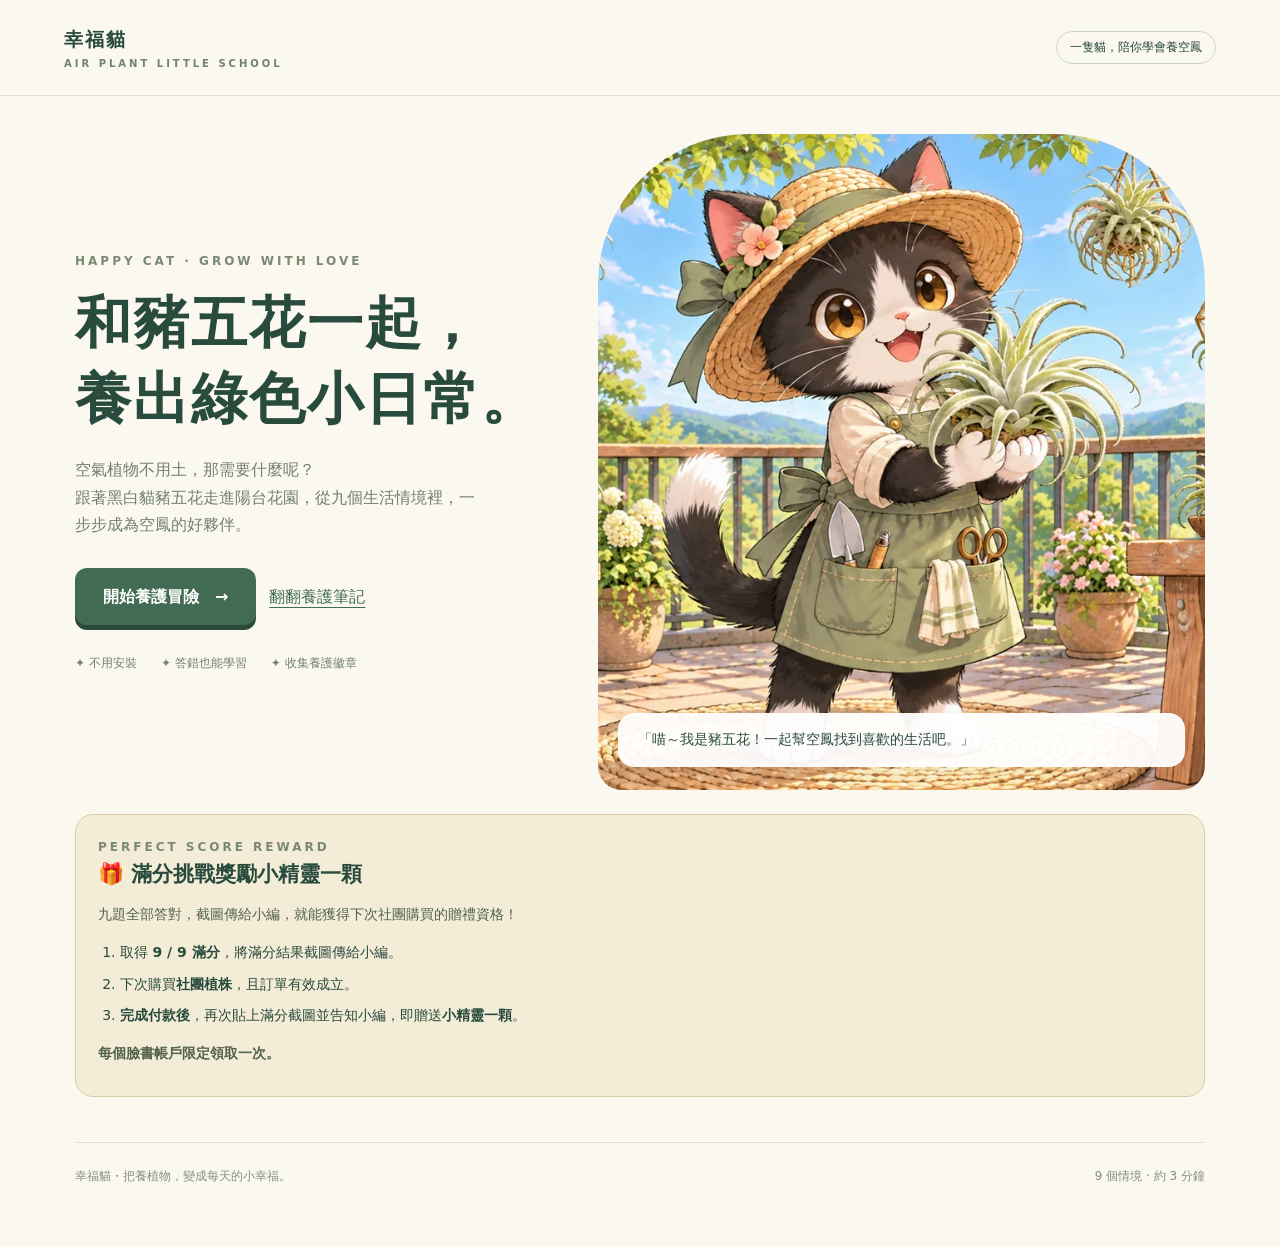
==== tillandsia-game/index.html @ d3eb2098 "Add files via upload" ====
<!doctype html><html lang="zh-Hant"><meta charset="utf-8"><meta name="viewport" content="width=device-width,initial-scale=1"><meta name="theme-color" content="#3e6653"><title>幸福貓・空鳳小學堂</title><style>
:root{--ink:#294b3e;--green:#426b53;--paper:#faf8ef;--muted:#718174}*{box-sizing:border-box}body{margin:0;background:var(--paper);color:var(--ink);font:16px/1.7 system-ui,-apple-system,'Noto Sans TC',sans-serif}button{font:inherit;cursor:pointer}button:focus-visible{outline:3px solid #cc964c;outline-offset:4px}header{max-width:1280px;margin:auto;padding:23px 5%;display:flex;align-items:center;justify-content:space-between;border-bottom:1px solid #dce2d5}.brand{font-size:19px;font-weight:800;letter-spacing:2px}.brand small{display:block;font-size:10px;letter-spacing:3px;color:var(--muted)}.tag{font-size:12px;border:1px solid #cad5c8;padding:5px 13px;border-radius:30px}.wrap{max-width:1180px;margin:38px auto;padding:0 25px}.eyebrow{font-size:12px;letter-spacing:3px;color:#7b8973;font-weight:700}h1{font-size:clamp(32px,4.5vw,56px);line-height:1.35;letter-spacing:2px;margin:14px 0 20px}h2{font-size:28px;line-height:1.5;margin:12px 0}.hero{display:grid;grid-template-columns:.88fr 1.12fr;gap:46px;align-items:center}.hero p{color:#728071;max-width:410px}.art{position:relative}.art img{width:100%;display:block;border-radius:150px 150px 24px 24px;aspect-ratio:1/1.08;object-fit:cover;object-position:49% center}.bubble{position:absolute;bottom:23px;left:20px;right:20px;background:#fffffff0;padding:15px 20px;border-radius:16px;font-size:14px;box-shadow:0 5px 25px #293a2912}.primary{background:var(--green);color:white;border:0;border-radius:12px;padding:15px 28px;font-weight:700;box-shadow:0 5px 0 #294a38;transition:transform .2s}.primary:hover{transform:translateY(-2px)}.textbtn{border:0;background:none;color:var(--green);padding:13px;text-decoration:underline;text-underline-offset:5px}.facts{display:flex;gap:24px;font-size:12px;margin-top:28px;color:var(--muted)}.chapterbar{display:flex;justify-content:space-between;align-items:center;margin-bottom:18px}.dots{display:flex;gap:6px}.dot{width:22px;height:5px;background:#dce2d5;border-radius:8px}.dot.done{background:#568367}.game{display:grid;grid-template-columns:1fr 1fr;gap:34px}.scene{position:relative}.scene img{width:100%;height:460px;object-fit:cover;border-radius:24px}.scene-label{position:absolute;top:20px;left:20px;background:#faf8efed;border-radius:24px;padding:6px 16px;font-size:13px}.card{background:#fffef8;border:1px solid #e1e6d9;border-radius:24px;padding:30px}.hint{color:var(--muted);font-size:14px}.options{display:grid;gap:11px;margin-top:24px}.option{display:flex;align-items:center;text-align:left;gap:14px;background:#fafbf5;border:1px solid #dce3d6;border-radius:13px;padding:15px;color:var(--ink);transition:.15s}.option:hover:not(:disabled){background:#edf3e6;transform:translateX(3px)}.option b{border:1px solid #cdd8c7;border-radius:8px;min-width:30px;text-align:center;font-size:13px}.option.correct{background:#e5f1df;border-color:#80a475}.option.wrong{background:#fff0e8;border-color:#c9967b}.option:disabled{cursor:default;color:var(--ink);opacity:1}.feedback{margin-top:18px;background:#eff4e8;border-radius:13px;padding:17px;font-size:14px}.feedback strong{display:block;margin-bottom:5px}.feedback p{margin:0 0 15px}.bottom{margin-top:45px;padding:23px 0;border-top:1px solid #dce2d5;display:flex;justify-content:space-between;font-size:12px;color:#83907e}.book{display:grid;grid-template-columns:repeat(3,1fr);gap:17px;margin-top:30px}.book article{background:white;border:1px solid #e1e6d9;border-radius:18px;padding:21px}.book h3{margin:0 0 9px;font-size:17px}.book p{font-size:14px;color:#718174;margin:0}.result{text-align:center;max-width:700px;margin:45px auto}.medal{font-size:65px}.score{font-size:55px;font-weight:800}.reward{margin:24px 0;padding:22px;background:#f3ecd7;border:1px solid #dacda6;border-radius:18px;text-align:left}.reward h3{margin:0 0 10px;font-size:21px}.reward p{margin:8px 0;color:#52634b;font-size:14px}.reward ol{padding-left:22px;font-size:14px}.reward li{margin:8px 0}.note{font-size:12px;color:#83907e;margin-top:20px}.fade{animation:enter .35s ease}@keyframes enter{from{opacity:0;transform:translateY(8px)}to{opacity:1;transform:none}}@media(max-width:760px){header{padding:17px 22px}.tag{font-size:10px}.wrap{margin:25px auto;padding:0 20px}.hero,.game{grid-template-columns:1fr;gap:25px}.hero .art{grid-row:1}.hero .art img{height:300px;aspect-ratio:auto;border-radius:90px 90px 20px 20px}.hero h1{font-size:35px}.hero p{max-width:none}.facts{margin-top:22px}.scene img{height:250px}.card{padding:23px}.book{grid-template-columns:1fr}.bottom{gap:16px}.dot{width:16px}h2{font-size:25px}}
@media(prefers-reduced-motion:reduce){*{animation:none!important;transition:none!important}}
</style><header><div class="brand">幸福貓 <small>AIR PLANT LITTLE SCHOOL</small></div><span class="tag">一隻貓，陪你學會養空鳳</span></header><main class="wrap" id="app"></main><script>
const lessons=[
['入住新家','植株應該放在哪裡？','豬五花正在替空鳳找新家，幫牠選個舒服的位置吧！',['密閉的玻璃罐裡','有明亮散光的通風處','陰暗的櫃子裡'],1,'選擇散光、通風的位置。空氣流動能幫助澆水後乾燥，避免長時間悶濕；空鳳也需要充足光線。','🍃'],
['澆水時刻','什麼時候澆水比較合適？','季節不同，澆水時間也要跟著調整喔。',['夏天正午最熱的時候','冬天傍晚或清晨；夏天傍晚後','任何時候都一樣'],1,'本學堂的管理方式：冬天傍晚或清晨、夏天傍晚後澆水。仍需考量溫度與通風；寒冷潮濕時避免讓植株整夜濕著。','🌙'],
['追光日常','空鳳喜歡什麼樣的陽光？','豬五花拉開窗簾，哪一種光線最適合新手？',['全天烈日直曬','完全沒有自然光','明亮散光、溫和斜射陽光'],2,'以明亮散光、溫和斜射陽光為起點，再依品種與環境調整。避免突然移到強烈日照下，尤其是剛澆水後。','☀️'],
['補水練習','要怎麼幫空鳳澆水？','拿起噴霧罐，幫葉子喝口水吧！',['噴灑葉片表面，均勻噴濕','只噴一下空氣就好','把水一直留在葉心裡'],0,'用噴霧罐將葉片表面均勻噴濕。澆水後瀝掉多餘水分，放在通風處乾燥，避免葉心長時間積水；頻率需看乾燥速度調整。','💧'],
['泡澡疑問','空鳳可以泡水嗎？','豬五花拿出小水盆，想先聽聽你的建議。',['每天泡一整晚','建議以噴霧為主','永遠泡在水裡'],1,'本學堂建議新手以噴霧為主，較容易觀察與管理。泡水並非一律不行，但要依品種、缺水狀況與乾燥條件判斷，不能長期浸泡。','🫧'],
['營養補給','空鳳需要施肥嗎？','肥料不是越多越好，該怎麼選？',['每天噴濃肥','直接把肥料粉撒在葉上','可薄肥，每 1–2 週一次'],2,'可依生長狀況每 1–2 週施一次薄肥，依適用肥料標示稀釋；避免過濃、頻繁施用或在葉面留下沉積物。狀態不佳或生長緩慢時可暫停。','🌱'],
['花開之後','空鳳會開花嗎？','葉叢裡冒出小花苞！接下來會發生什麼事？',['會；之後可長側芽，母株逐漸衰老','不會，空鳳只有葉子','開花後整株立刻死亡'],0,'會開花！母株通常只開花一次，花期前後可長出側芽，之後逐漸衰老、枯萎，並非開完就立刻死亡。側芽會接續成長。','🌸'],
['開箱第一天','剛收到植株，該怎麼做？','包裹到了！先讓旅途中的空鳳好好適應。',['立刻施濃肥並曬大太陽','散光通風放 1–2 天，確認正常再澆水','留在封好的紙箱裡一週'],1,'先拍照記錄到貨狀態，放散光通風處約 1–2 天；確認植株無異常後，再恢復正常澆水。若有疑慮先聯絡賣家，也能減少買賣爭議。嚴重缺水等特殊狀況需另行判斷。','📦'],
['辦公室生活','可以放在辦公室養嗎？','豬五花想帶一顆空鳳去上班，哪種環境才適合？',['只要有冷氣就一定可以','有正常光線與通風，才適合長期養護','沒有窗戶的暗角也沒問題'],1,'可以，但要有足夠光線與通風。缺乏正常光線時，植株會逐漸衰弱；室內照明不一定足夠，需評估明亮窗邊或合適的植物燈，也留意空調造成的乾燥。','🏡']
];
function reward(full=false){return `<aside class="reward"><div class="eyebrow">${full?'PERFECT SCORE · 9 / 9':'PERFECT SCORE REWARD'}</div><h3>🎁 ${full?'滿分達成！':'滿分挑戰獎勵'}小精靈一顆</h3><p>${full?'請截圖保存此滿分結果，並傳給小編。':'九題全部答對，截圖傳給小編，就能獲得下次社團購買的贈禮資格！'}</p><ol><li>取得 <strong>9 / 9 滿分</strong>，將滿分結果截圖傳給小編。</li><li>下次購買<strong>社團植株</strong>，且訂單有效成立。</li><li><strong>完成付款後</strong>，再次貼上滿分截圖並告知小編，即贈送<strong>小精靈一顆</strong>。</li></ol><p><strong>每個臉書帳戶限定領取一次。</strong></p></aside>`}
const sceneAlts=['豬五花在通風陽台的層架上安置空鳳','豬五花在夏日傍晚後準備替空鳳澆水','豬五花在戶外遮陰處觀察散光與溫和斜射光','豬五花用噴霧罐均勻噴濕空鳳葉片','豬五花思考泡水與噴霧的選擇','豬五花用少量肥料稀釋成薄肥','豬五花欣賞開花並長出側芽的空鳳','豬五花拆開植物包裹並檢查植株','豬五花在戶外陽台辦公桌旁照顧空鳳'];
let index=0,answers=[],mode='home';const app=document.querySelector('#app');
function footer(){return '<footer class="bottom"><span>幸福貓・把養植物，變成每天的小幸福。</span><span>9 個情境 · 約 3 分鐘</span></footer>'}
function home(){mode='home';app.innerHTML=`<section class="hero fade"><div><div class="eyebrow">HAPPY CAT · GROW WITH LOVE</div><h1>和豬五花一起，<br>養出綠色小日常。</h1><p>空氣植物不用土，那需要什麼呢？<br>跟著黑白貓豬五花走進陽台花園，從九個生活情境裡，一步步成為空鳳的好夥伴。</p><div style="margin-top:30px"><button class="primary" onclick="start()">開始養護冒險　→</button><button class="textbtn" onclick="book()">翻翻養護筆記</button></div><div class="facts"><span>✦ 不用安裝</span><span>✦ 答錯也能學習</span><span>✦ 收集養護徽章</span></div></div><div class="art"><img src="garden-outdoor.webp" alt="戴草帽、穿綠圍裙的黑白貓豬五花，在戶外陽台捧著空氣植物"><div class="bubble">「喵～我是豬五花！一起幫空鳳找到喜歡的生活吧。」</div></div></section>${reward()}${footer()}`} 
function start(){index=0;answers=[];mode='game';render();window.scrollTo(0,0)}
function render(){const q=lessons[index];app.innerHTML=`<div class="fade"><div class="chapterbar"><button class="textbtn" onclick="home()">← 回到小屋</button><div class="dots" aria-label="第 ${index+1} 題，共 9 題">${lessons.map((_,i)=>`<span class="dot ${i<=index?'done':''}"></span>`).join('')}</div><span class="hint">${String(index+1).padStart(2,'0')} / 09</span></div><section class="game"><div class="scene"><img src="scene-${index+1}-outdoor.webp" alt="${sceneAlts[index]}" width="1200" height="900"><span class="scene-label">${q[6]} ${q[0]}</span><div class="bubble" id="speech">「${q[2]}」</div></div><div class="card"><div class="eyebrow">MISSION ${String(index+1).padStart(2,'0')}</div><h2>${q[1]}</h2><p class="hint">選出你會採取的行動</p><div class="options">${q[3].map((o,i)=>`<button class="option" onclick="choose(${i})"><b>${'ABC'[i]}</b><span>${o}</span></button>`).join('')}</div><div id="feedback" aria-live="polite"></div></div></section></div>${footer()}`}
function choose(n){if(answers[index]!==undefined)return;answers[index]=n;const q=lessons[index],ok=n===q[4];document.querySelectorAll('.option').forEach((b,i)=>{b.disabled=true;if(i===q[4])b.classList.add('correct');else if(i===n)b.classList.add('wrong')});document.querySelector('#speech').textContent=ok?'「喵！這樣空鳳會很開心喔！」':'「沒關係，我們一起記住這個小訣竅！」';document.querySelector('#feedback').innerHTML=`<div class="feedback"><strong>${ok?'✦ 太棒了，答對了！':'🍃 再學會一個小知識！'}</strong><p>${q[5]}</p><button class="primary" onclick="next()">${index===8?'領取我的徽章':'下一個任務'} →</button></div>`}
function next(){if(answers[index]===undefined)return;if(index<8){index++;render()}else result()}
function result(){mode='result';const score=answers.filter((a,i)=>a===lessons[i][4]).length;app.innerHTML=`<section class="result fade"><div class="eyebrow">ADVENTURE COMPLETE</div><div class="medal">${score===9?'🏆':'🌿'}</div><h1>${score===9?'空鳳養護小達人':'空鳳的暖心夥伴'}</h1><div class="score">${score}<span style="font-size:20px;color:#83907e"> / 9</span></div><p>九個任務完成！謝謝你陪豬五花照顧空鳳。<br>把今天學到的事，帶進每天的綠色生活吧。</p>${score===9?reward(true):'<p class="hint">再挑戰一次拿滿分，就能解鎖小精靈贈禮資格！<br>每個臉書帳戶限定領取一次，詳見首頁活動說明。</p>'}<button class="primary" onclick="book()">查看養護筆記 →</button><button class="textbtn" onclick="start()">再玩一次</button></section>${footer()}`}
function book(){const had=answers.length===9;mode='book';app.innerHTML=`<div class="fade"><button class="textbtn" onclick="${had?'result()':'home()'}">← ${had?'返回學習成果':'回到小屋'}</button><div class="eyebrow" style="margin-top:20px">LITTLE GROWING NOTES</div><h1 style="font-size:36px">豬五花的養護筆記</h1><p class="hint">把九個小訣竅收藏在心裡，陪空鳳慢慢長大。</p><div class="book">${lessons.map((q,i)=>`<article><div class="eyebrow">${q[6]} LESSON ${i+1}${had?(answers[i]===q[4]?' · ✓ 答對':' · 再複習'):''}</div><h3>${q[0]}</h3><p>${q[5]}</p></article>`).join('')}</div><p class="note">本遊戲依幸福貓提供的養護方式設計，作為入門參考；不同品種、季節、溫濕度與栽培環境，需調整管理方式。</p><button class="primary" onclick="start()">${had?'重新挑戰':'準備好了，開始冒險'} →</button></div>${footer()}`;window.scrollTo(0,0)}home();
</script></html>
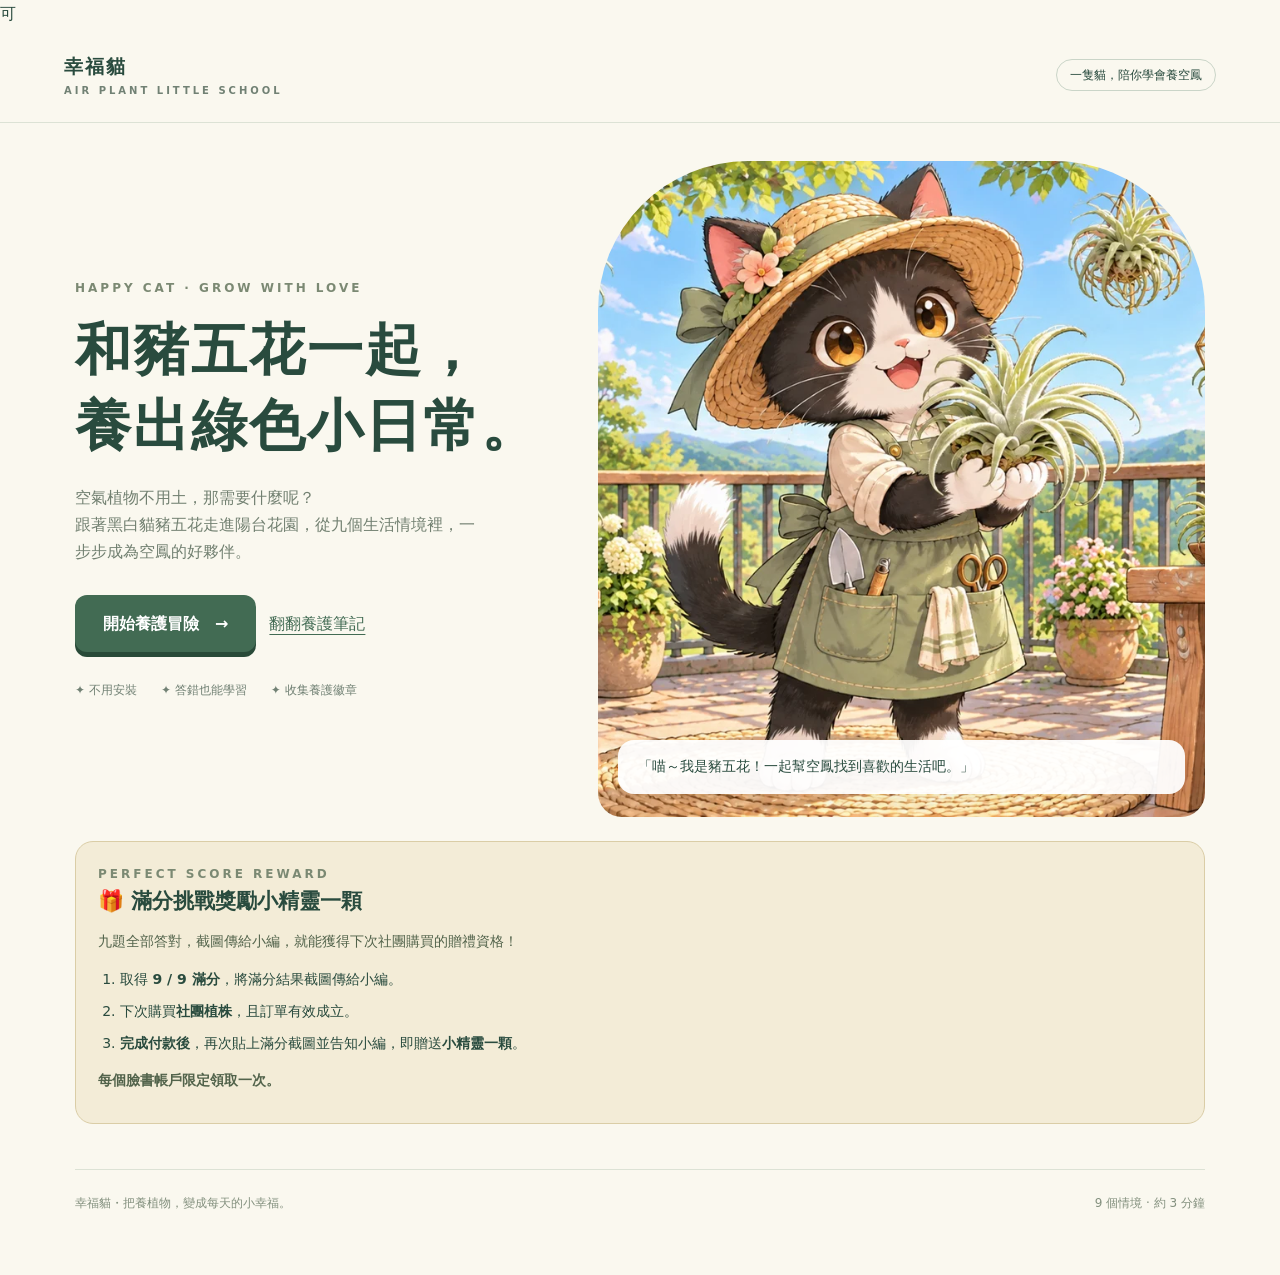
==== commit c47272cb: "Update index.html" ====
--- a/tillandsia-game/index.html
+++ b/tillandsia-game/index.html
@@ -1,4 +1,4 @@
-<!doctype html><html lang="zh-Hant"><meta charset="utf-8"><meta name="viewport" content="width=device-width,initial-scale=1"><meta name="theme-color" content="#3e6653"><title>幸福貓・空鳳小學堂</title><style>
+可<!doctype html><html lang="zh-Hant"><meta charset="utf-8"><meta name="viewport" content="width=device-width,initial-scale=1"><meta name="theme-color" content="#3e6653"><title>幸福貓・空鳳小學堂</title><style>
 :root{--ink:#294b3e;--green:#426b53;--paper:#faf8ef;--muted:#718174}*{box-sizing:border-box}body{margin:0;background:var(--paper);color:var(--ink);font:16px/1.7 system-ui,-apple-system,'Noto Sans TC',sans-serif}button{font:inherit;cursor:pointer}button:focus-visible{outline:3px solid #cc964c;outline-offset:4px}header{max-width:1280px;margin:auto;padding:23px 5%;display:flex;align-items:center;justify-content:space-between;border-bottom:1px solid #dce2d5}.brand{font-size:19px;font-weight:800;letter-spacing:2px}.brand small{display:block;font-size:10px;letter-spacing:3px;color:var(--muted)}.tag{font-size:12px;border:1px solid #cad5c8;padding:5px 13px;border-radius:30px}.wrap{max-width:1180px;margin:38px auto;padding:0 25px}.eyebrow{font-size:12px;letter-spacing:3px;color:#7b8973;font-weight:700}h1{font-size:clamp(32px,4.5vw,56px);line-height:1.35;letter-spacing:2px;margin:14px 0 20px}h2{font-size:28px;line-height:1.5;margin:12px 0}.hero{display:grid;grid-template-columns:.88fr 1.12fr;gap:46px;align-items:center}.hero p{color:#728071;max-width:410px}.art{position:relative}.art img{width:100%;display:block;border-radius:150px 150px 24px 24px;aspect-ratio:1/1.08;object-fit:cover;object-position:49% center}.bubble{position:absolute;bottom:23px;left:20px;right:20px;background:#fffffff0;padding:15px 20px;border-radius:16px;font-size:14px;box-shadow:0 5px 25px #293a2912}.primary{background:var(--green);color:white;border:0;border-radius:12px;padding:15px 28px;font-weight:700;box-shadow:0 5px 0 #294a38;transition:transform .2s}.primary:hover{transform:translateY(-2px)}.textbtn{border:0;background:none;color:var(--green);padding:13px;text-decoration:underline;text-underline-offset:5px}.facts{display:flex;gap:24px;font-size:12px;margin-top:28px;color:var(--muted)}.chapterbar{display:flex;justify-content:space-between;align-items:center;margin-bottom:18px}.dots{display:flex;gap:6px}.dot{width:22px;height:5px;background:#dce2d5;border-radius:8px}.dot.done{background:#568367}.game{display:grid;grid-template-columns:1fr 1fr;gap:34px}.scene{position:relative}.scene img{width:100%;height:460px;object-fit:cover;border-radius:24px}.scene-label{position:absolute;top:20px;left:20px;background:#faf8efed;border-radius:24px;padding:6px 16px;font-size:13px}.card{background:#fffef8;border:1px solid #e1e6d9;border-radius:24px;padding:30px}.hint{color:var(--muted);font-size:14px}.options{display:grid;gap:11px;margin-top:24px}.option{display:flex;align-items:center;text-align:left;gap:14px;background:#fafbf5;border:1px solid #dce3d6;border-radius:13px;padding:15px;color:var(--ink);transition:.15s}.option:hover:not(:disabled){background:#edf3e6;transform:translateX(3px)}.option b{border:1px solid #cdd8c7;border-radius:8px;min-width:30px;text-align:center;font-size:13px}.option.correct{background:#e5f1df;border-color:#80a475}.option.wrong{background:#fff0e8;border-color:#c9967b}.option:disabled{cursor:default;color:var(--ink);opacity:1}.feedback{margin-top:18px;background:#eff4e8;border-radius:13px;padding:17px;font-size:14px}.feedback strong{display:block;margin-bottom:5px}.feedback p{margin:0 0 15px}.bottom{margin-top:45px;padding:23px 0;border-top:1px solid #dce2d5;display:flex;justify-content:space-between;font-size:12px;color:#83907e}.book{display:grid;grid-template-columns:repeat(3,1fr);gap:17px;margin-top:30px}.book article{background:white;border:1px solid #e1e6d9;border-radius:18px;padding:21px}.book h3{margin:0 0 9px;font-size:17px}.book p{font-size:14px;color:#718174;margin:0}.result{text-align:center;max-width:700px;margin:45px auto}.medal{font-size:65px}.score{font-size:55px;font-weight:800}.reward{margin:24px 0;padding:22px;background:#f3ecd7;border:1px solid #dacda6;border-radius:18px;text-align:left}.reward h3{margin:0 0 10px;font-size:21px}.reward p{margin:8px 0;color:#52634b;font-size:14px}.reward ol{padding-left:22px;font-size:14px}.reward li{margin:8px 0}.note{font-size:12px;color:#83907e;margin-top:20px}.fade{animation:enter .35s ease}@keyframes enter{from{opacity:0;transform:translateY(8px)}to{opacity:1;transform:none}}@media(max-width:760px){header{padding:17px 22px}.tag{font-size:10px}.wrap{margin:25px auto;padding:0 20px}.hero,.game{grid-template-columns:1fr;gap:25px}.hero .art{grid-row:1}.hero .art img{height:300px;aspect-ratio:auto;border-radius:90px 90px 20px 20px}.hero h1{font-size:35px}.hero p{max-width:none}.facts{margin-top:22px}.scene img{height:250px}.card{padding:23px}.book{grid-template-columns:1fr}.bottom{gap:16px}.dot{width:16px}h2{font-size:25px}}
 @media(prefers-reduced-motion:reduce){*{animation:none!important;transition:none!important}}
 </style><header><div class="brand">幸福貓 <small>AIR PLANT LITTLE SCHOOL</small></div><span class="tag">一隻貓，陪你學會養空鳳</span></header><main class="wrap" id="app"></main><script>
@@ -11,7 +11,7 @@
 ['營養補給','空鳳需要施肥嗎？','肥料不是越多越好，該怎麼選？',['每天噴濃肥','直接把肥料粉撒在葉上','可薄肥，每 1–2 週一次'],2,'可依生長狀況每 1–2 週施一次薄肥，依適用肥料標示稀釋；避免過濃、頻繁施用或在葉面留下沉積物。狀態不佳或生長緩慢時可暫停。','🌱'],
 ['花開之後','空鳳會開花嗎？','葉叢裡冒出小花苞！接下來會發生什麼事？',['會；之後可長側芽，母株逐漸衰老','不會，空鳳只有葉子','開花後整株立刻死亡'],0,'會開花！母株通常只開花一次，花期前後可長出側芽，之後逐漸衰老、枯萎，並非開完就立刻死亡。側芽會接續成長。','🌸'],
 ['開箱第一天','剛收到植株，該怎麼做？','包裹到了！先讓旅途中的空鳳好好適應。',['立刻施濃肥並曬大太陽','散光通風放 1–2 天，確認正常再澆水','留在封好的紙箱裡一週'],1,'先拍照記錄到貨狀態，放散光通風處約 1–2 天；確認植株無異常後，再恢復正常澆水。若有疑慮先聯絡賣家，也能減少買賣爭議。嚴重缺水等特殊狀況需另行判斷。','📦'],
-['辦公室生活','可以放在辦公室養嗎？','豬五花想帶一顆空鳳去上班，哪種環境才適合？',['只要有冷氣就一定可以','有正常光線與通風，才適合長期養護','沒有窗戶的暗角也沒問題'],1,'可以，但要有足夠光線與通風。缺乏正常光線時，植株會逐漸衰弱；室內照明不一定足夠，需評估明亮窗邊或合適的植物燈，也留意空調造成的乾燥。','🏡']
+['辦公室生活','可以放在辦公室養嗎？','豬五花想帶一顆空鳳去上班，哪種環境才適合？',['只要有冷氣就一定可以','有正常光線與通風，才適合長期養護','沒有窗戶的暗角也沒問題'],1,'要有足夠光線與通風。缺乏正常光線時，植株會逐漸衰弱；室內照明不一定足夠，需評估明亮窗邊或合適的植物燈，也留意空調造成的乾燥。','🏡']
 ];
 function reward(full=false){return `<aside class="reward"><div class="eyebrow">${full?'PERFECT SCORE · 9 / 9':'PERFECT SCORE REWARD'}</div><h3>🎁 ${full?'滿分達成！':'滿分挑戰獎勵'}小精靈一顆</h3><p>${full?'請截圖保存此滿分結果，並傳給小編。':'九題全部答對，截圖傳給小編，就能獲得下次社團購買的贈禮資格！'}</p><ol><li>取得 <strong>9 / 9 滿分</strong>，將滿分結果截圖傳給小編。</li><li>下次購買<strong>社團植株</strong>，且訂單有效成立。</li><li><strong>完成付款後</strong>，再次貼上滿分截圖並告知小編，即贈送<strong>小精靈一顆</strong>。</li></ol><p><strong>每個臉書帳戶限定領取一次。</strong></p></aside>`}
 const sceneAlts=['豬五花在通風陽台的層架上安置空鳳','豬五花在夏日傍晚後準備替空鳳澆水','豬五花在戶外遮陰處觀察散光與溫和斜射光','豬五花用噴霧罐均勻噴濕空鳳葉片','豬五花思考泡水與噴霧的選擇','豬五花用少量肥料稀釋成薄肥','豬五花欣賞開花並長出側芽的空鳳','豬五花拆開植物包裹並檢查植株','豬五花在戶外陽台辦公桌旁照顧空鳳'];
